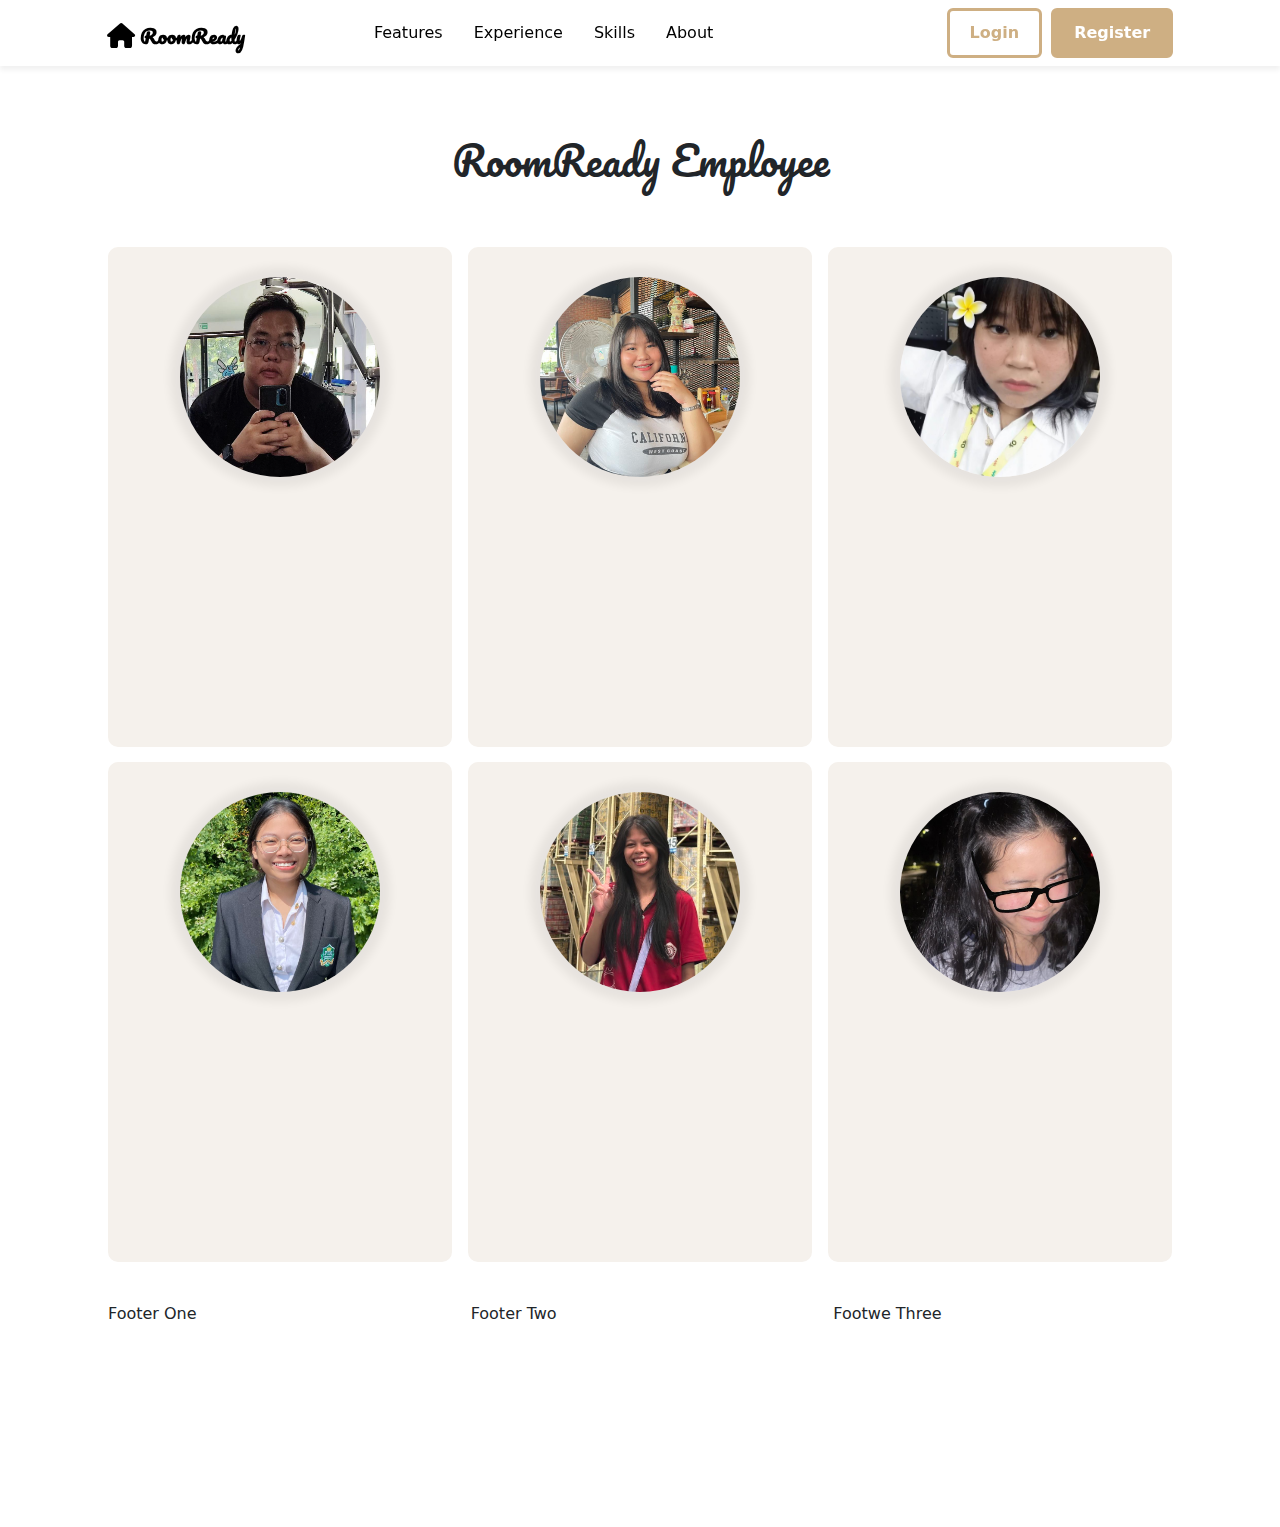
==== about.html @ 1699b8e1 "V2.5" ====
<!DOCTYPE html>
<html lang="en">
<head>
    <meta charset="UTF-8">
    <meta name="viewport" content="width=device-width, initial-scale=1.0">
    <title>MY COMPANY</title>
    <!-- Bootstrap CSS -->
    <link href="https://cdn.jsdelivr.net/npm/bootstrap@5.3.3/dist/css/bootstrap.min.css" rel="stylesheet" integrity="sha384-QWTKZyjpPEjISv5WaRU9OFeRpok6YctnYmDr5pNlyT2bRjXh0JMhjY6hW+ALEwIH" crossorigin="anonymous">
    <!-- Google Fonts -->
    <link rel="preconnect" href="https://fonts.googleapis.com">
    <link rel="preconnect" href="https://fonts.gstatic.com" crossorigin>
    <link href="https://fonts.googleapis.com/css2?family=Pacifico&family=Parkinsans:wght@300&family=Ponnala&display=swap" rel="stylesheet">
    <!-- Font Awesome -->
    <link rel="stylesheet" href="https://cdnjs.cloudflare.com/ajax/libs/font-awesome/6.4.2/css/all.min.css"/>
    <!-- Custom CSS -->
    <link rel="stylesheet" href="styles.css">
</head>
<body>
    <!-- Navbar -->
    <nav class="navbar navbar-expand-lg navbar-light bg-custom sticky-top">
        <div class="container-fluid nav-container">
            <!-- Logo -->
            <a class="navbar-brand" href="index.html"><i class="fa fa-home fa-lg"></i> RoomReady</a>
            <!-- Hamburger Menu -->
            <button class="navbar-toggler" type="button" data-bs-toggle="collapse" data-bs-target="#navbarNav">
                <span class="navbar-toggler-icon"></span>
            </button>
            <!-- Menu Links -->
            <div class="collapse navbar-collapse" id="navbarNav">
                <ul class="navbar-nav mx-auto">
                    <li class="nav-item"><a class="nav-link" href="index.html#feature">Features</a></li>
                    <li class="nav-item"><a class="nav-link" href="#Experience">Experience</a></li>
                    <li class="nav-item"><a class="nav-link" href="#skills">Skills</a></li>
                    <li class="nav-item"><a class="nav-link" href="about.html">About</a></li>
                </ul>
                <div class="ms-auto position-btn">
                    <a href="#login" class="btn btn-log me-1">Login</a>
                    <a href="#register" class="btn btn-reg">Register</a>
                </div>
            </div>
        </div>
    </nav>
    <!-- Content -->
    <div class="container-fluid custom-content">
      
        <div class="row gx-3 text-center custom-about">

            <div class="col-12 about-header">

                <h1>RoomReady Employee</h1>

            </div>


            <div class="col-lg-4 col-md-6 col-sm-12 ">

                <div class="container-fluid text-center employee">

                    <img class="img-employee" src="img/frame.png" alt="ceo">

                </div>
            </div>
            <div class="col-lg-4 col-md-6 col-sm-12">

                <div class="container-fluid text-center employee">

                    <img class="img-employee" src="img/mild.jpg" alt="ceo">

                </div>
                
            </div>
            <div class="col-lg-4 col-md-6 col-sm-12">

                <div class="container-fluid text-center employee">

                    <img class="img-employee" src="img/eed.jpg" alt="ceo">

                </div>
                
            </div>
            <div class="col-lg-4 col-md-6 col-sm-12">

                <div class="container-fluid text-center employee">

                    <img class="img-employee" src="img/mata.jpg" alt="ceo">

                </div>
                
            </div>
            <div class="col-lg-4 col-md-6 col-sm-12">

                <div class="container-fluid text-center employee">

                    <img class="img-employee" src="img/view.jpg" alt="ceo">

                </div>
                
            </div>
            <div class="col-lg-4 col-md-6 col-sm-12">

                <div class="container-fluid text-center employee">

                    <img class="img-employee" src="img/dao.jpg" alt="ceo">

                </div>
                
            </div>


        </div>
        <div class="page-footer">

            <div class="row footer-content">

                <div class="col-lg-4 col-md-4 col-sm-12">

                    <p>Footer One</p>
    
                </div>
                <div class="col-lg-4 col-md-4 col-sm-12">

                    <p>Footer Two</p>
    
                </div>
                <div class="col-lg-4 col-md-4 col-sm-12">

                    <p>Footwe Three</p>
    
                </div>

            </div>

        </div>
    </div>
    <!-- Bootstrap JS -->
    <script src="https://cdn.jsdelivr.net/npm/bootstrap@5.3.3/dist/js/bootstrap.bundle.min.js" integrity="sha384-YvpcrYf0tY3lHB60NNkmXc5s9fDVZLESaAA55NDzOxhy9GkcIdslK1eN7N6jIeHz" crossorigin="anonymous"></script>
</body>
</html>
---- styles.css ----
.bg-custom {
    background-color: #ffffff; 
    box-shadow: 0px 4px 5px 0px rgba(0, 0, 0, 0.06); 
}

.navbar-brand {
    font-family: "Pacifico", cursive;
    font-weight: bold;
    padding-top: 10px; 
    margin-left: 50px;
}

.navbar-nav .nav-link {
    margin-right: 15px;
}

.nav-link {
    color: black;
    font-weight: 500;
}

.nav-link:hover {
    color: #ceaf83;
}

.custom-content {

    padding-top: 20px;
    max-width: 85%;

}
.nav-container {

    max-width: 93%;

}
.colbg {

background-color: #c49a60;

}
.position-btn .btn-log {

    background-color: #ffffff;
    color: #ceaf83;
    font-weight: 600;
    border: 3px solid #ceaf83;
    padding: 10px 20px;
    font-size: 16px;
    margin-right: 50px;

}
.position-btn .btn-log:hover {

    color: #c49a60;
    border: 3px solid #c49a60;


}
.position-btn .btn-reg {
    background-color: #ceaf83;
    color: white;
    font-weight: 600;
    border: 3px solid #ceaf83;
    padding: 10px 20px;
    font-size: 16px;
    margin-right: 50px;
}

.position-btn .btn-reg:hover {
    background-color: #c49a60;
    border: 3px solid #c49a60;
}

.carousel-item img {
    height: 300px;
    width: 500px;
    object-fit: cover; 
    border-radius: 3px;
}
.feature {

    background-color: #ceaf83;
    padding-bottom: 30px;
    padding-top: 40px;
    border-radius: 3px;

}
.feature-header {


    padding-bottom: 40px;


}
.feature h1, .feature h3 {

    color: #4e3a1e;


}
.feature-footer {

    padding-top: 30px;

}
.custom-feature {

    padding-top: 15px;
    background-color: #ffffff;
    border-radius: 10px;
    height: 450px;
    margin-bottom: 15px;
}

/* Footer */
.page-footer {

    padding-top: 25px;
    height: 250px;
    background-color: #ffffff;

}

/* About Page */


.custom-about {

    padding-top: 50px;

}
.about-header {

    font-family: "Pacifico", cursive;
    padding-bottom: 55px;
    
}
.img-employee {

    width: 200px;
    height: 200px;
    overflow: hidden;
    object-fit: cover;
    border-radius: 50%;
    box-shadow: 0px 0px 10px 10px rgba(0, 0, 0, 0.06);

}
.employee {

    background-color: #f5f1ec;
    border-radius: 10px;
    padding-top: 30px;
    margin-bottom: 15px;
    height: 500px;

}
.content-text {

    padding-top: 15px;

}
.map {

    width: 100%;
    height: 100%;
    object-fit: cover;

}
ul li p {

    font-weight: bold;

}
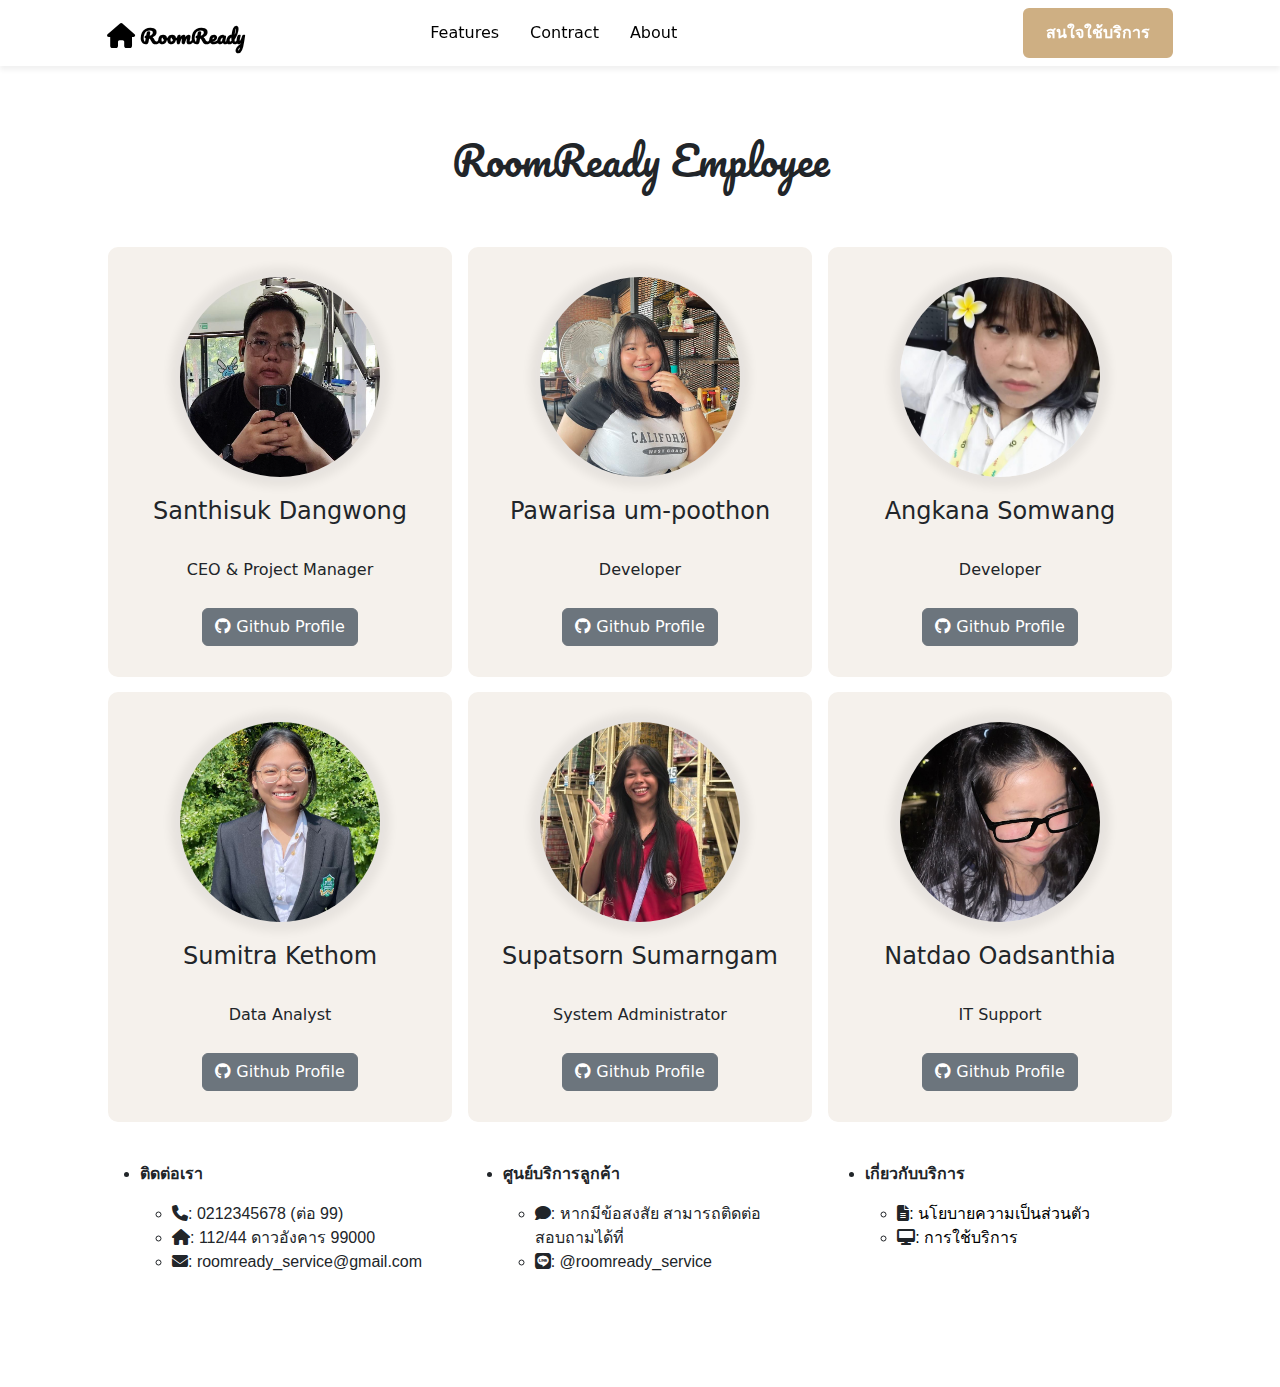
==== commit ef91633b: "Final Version" ====
--- a/about.html
+++ b/about.html
@@ -29,13 +29,13 @@
             <div class="collapse navbar-collapse" id="navbarNav">
                 <ul class="navbar-nav mx-auto">
                     <li class="nav-item"><a class="nav-link" href="index.html#feature">Features</a></li>
-                    <li class="nav-item"><a class="nav-link" href="#Experience">Experience</a></li>
-                    <li class="nav-item"><a class="nav-link" href="#skills">Skills</a></li>
+                    <li class="nav-item"><a class="nav-link" href="#contract">Contract</a></li>
                     <li class="nav-item"><a class="nav-link" href="about.html">About</a></li>
                 </ul>
                 <div class="ms-auto position-btn">
-                    <a href="#login" class="btn btn-log me-1">Login</a>
-                    <a href="#register" class="btn btn-reg">Register</a>
+                    <button type="button" class="btn btn-reg" data-bs-toggle="modal" data-bs-target="#priceModal">
+                        สนใจใช้บริการ
+                    </button>
                 </div>
             </div>
         </div>
@@ -57,6 +57,15 @@
                 <div class="container-fluid text-center employee">
 
                     <img class="img-employee" src="img/frame.png" alt="ceo">
+                    <h4>Santhisuk Dangwong</h4>
+                    <br>
+                    <p>CEO & Project Manager</p>
+                    <a href="https://tastyfuji.github.io/resume/" class="btn btn-secondary" target="_blank" rel="noopener noreferrer">
+                        <i class="fa-brands fa-github"></i>
+                        Github Profile
+                    </a>
+                    
+
 
                 </div>
             </div>
@@ -65,6 +74,14 @@
                 <div class="container-fluid text-center employee">
 
                     <img class="img-employee" src="img/mild.jpg" alt="ceo">
+                    <h4>Pawarisa um-poothon </h4>
+                    <br>
+                    <p>Developer</p>
+                    <a href="https://pawarisamind.github.io/Resume/" class="btn btn-secondary" target="_blank" rel="noopener noreferrer">
+                        <i class="fa-brands fa-github"></i>
+                        Github Profile
+                    </a>
+                    
 
                 </div>
                 
@@ -74,6 +91,13 @@
                 <div class="container-fluid text-center employee">
 
                     <img class="img-employee" src="img/eed.jpg" alt="ceo">
+                    <h4>Angkana Somwang</h4>
+                    <br>
+                    <p>Developer</p>
+                    <a href="https://angkn.github.io/Rasume/" class="btn btn-secondary" target="_blank" rel="noopener noreferrer">
+                        <i class="fa-brands fa-github"></i>
+                        Github Profile
+                    </a>
 
                 </div>
                 
@@ -83,6 +107,13 @@
                 <div class="container-fluid text-center employee">
 
                     <img class="img-employee" src="img/mata.jpg" alt="ceo">
+                    <h4>Sumitra Kethom</h4>
+                    <br>
+                    <p>Data Analyst</p>
+                    <a href="https://66sumitra.github.io/RESUMI/" class="btn btn-secondary" target="_blank" rel="noopener noreferrer">
+                        <i class="fa-brands fa-github"></i>
+                        Github Profile
+                    </a>
 
                 </div>
                 
@@ -92,6 +123,13 @@
                 <div class="container-fluid text-center employee">
 
                     <img class="img-employee" src="img/view.jpg" alt="ceo">
+                    <h4>Supatsorn Sumarngam</h4>
+                    <br>
+                    <p>System Administrator</p>
+                    <a href="https://viewsupatsorn.github.io/Resume/" class="btn btn-secondary" target="_blank" rel="noopener noreferrer">
+                        <i class="fa-brands fa-github"></i>
+                        Github Profile
+                    </a>
 
                 </div>
                 
@@ -101,35 +139,105 @@
                 <div class="container-fluid text-center employee">
 
                     <img class="img-employee" src="img/dao.jpg" alt="ceo">
-
-                </div>
-                
-            </div>
-
-
-        </div>
-        <div class="page-footer">
-
+                    <h4>Natdao Oadsanthia</h4>
+                    <br>
+                    <p>IT Support</p>
+                    <a href="https://dione072.github.io/Resume/" class="btn btn-secondary" target="_blank" rel="noopener noreferrer">
+                        <i class="fa-brands fa-github"></i>
+                        Github Profile
+                    </a>
+
+                </div>
+                
+            </div>
+
+
+        </div>
+        <div id="contract" class="page-footer">
             <div class="row footer-content">
-
                 <div class="col-lg-4 col-md-4 col-sm-12">
-
-                    <p>Footer One</p>
+                    <ul>
+                        <li>
+                            <p>ติดต่อเรา</p>
+                            <ul>
+                                <li><i class="fa-solid fa-phone"></i>: 0212345678 (ต่อ 99)</li>
+                                <li><i class="fa-solid fa-house"></i>: 112/44 ดาวอังคาร 99000</li>
+                                <li><i class="fa-solid fa-envelope"></i>: roomready_service@gmail.com</li>
+                            </ul>
+                        </li>
+                    </ul>
+                </div>
+                <div class="col-lg-4 col-md-4 col-sm-12">
+                    <ul>
+                        <li>
+                            <p>ศูนย์บริการลูกค้า</p>
+                            <ul>
+                                <li><i class="fa-solid fa-comment"></i>: หากมีข้อสงสัย สามารถติดต่อสอบถามได้ที่</li>
+                                <li><i class="fa-brands fa-line"></i>: @roomready_service</li>
+                            </ul>
+                        </li>
+                    </ul>
+                </div>
+                <div class="col-lg-4 col-md-4 col-sm-12">
+                    <ul>
+                        <li>
+                            <p>เกี่ยวกับบริการ</p>
+                            <ul>
+                                <li><i class="fa-solid fa-file-lines"></i><a href="#">: นโยบายความเป็นส่วนตัว</a></li>
+                                <li><i class="fa-solid fa-desktop"></i><a href="#">: การใช้บริการ</a></li>
+                            </ul>
+                        </li>
+                    </ul>
+                </div>
+            </div>
+        </div>
+    </div>
+
+    <div class="modal fade" id="priceModal" tabindex="-1" aria-labelledby="priceModalLabel" aria-hidden="true">
+        <div class="modal-dialog modal-lg">
+            <div class="modal-content">
+                <!-- Modal Header -->
+                <div class="modal-header">
+                    <h5 class="modal-title" id="priceModalLabel">Service Prices</h5>
+                    <button type="button" class="btn-close" data-bs-dismiss="modal" aria-label="Close"></button>
+                </div>
     
-                </div>
-                <div class="col-lg-4 col-md-4 col-sm-12">
-
-                    <p>Footer Two</p>
+                <!-- Modal Body -->
+                <div class="modal-body">
+                    <table class="table table-bordered text-center">
+                        <thead class="table-dark">
+                            <tr>
+                                <th>Service</th>
+                                <th>Details</th>
+                                <th>Price (THB)</th>
+                            </tr>
+                        </thead>
+                        <tbody>
+                            <tr>
+                                <td>3 Months Plan</td>
+                                <td>สมัครใช้บริการ 3 เดือน</td>
+                                <td>999.-</td>
+                            </tr>
+                            <tr>
+                                <td>6 Months Plan</td>
+                                <td>สมัครใช้บริการ 6 เดือน</td>
+                                <td>1,799.-</td>
+                            </tr>
+                            <tr>
+                                <td>12 Months Plan</td>
+                                <td>สมัครใช้บริการ 12 เดือน</td>
+                                <td>3,399.-</td>
+                            </tr>
+                        </tbody>
+                    </table>
+                </div>
     
-                </div>
-                <div class="col-lg-4 col-md-4 col-sm-12">
-
-                    <p>Footwe Three</p>
-    
-                </div>
-
-            </div>
-
+                <!-- Modal Footer -->
+                <div class="modal-footer">
+                    <button type="button" class="btn btn-secondary" data-bs-dismiss="modal">Close</button>
+                    <a href="#contract" class="btn btn-primary">Contact Us</a>
+                </div>
+            </div>
         </div>
     </div>
     <!-- Bootstrap JS -->
--- a/styles.css
+++ b/styles.css
@@ -81,10 +81,14 @@
 }
 .feature {
 
+    margin-top: 20px;
+    margin-bottom: 20px;
+    font-family: "Kanit", sans-serif;
     background-color: #ceaf83;
     padding-bottom: 30px;
     padding-top: 40px;
     border-radius: 3px;
+    box-shadow: 2px 2px 8px 4px rgba(0, 0, 0, 0.29);
 
 }
 .feature-header {
@@ -96,12 +100,33 @@
 }
 .feature h1, .feature h3 {
 
-    color: #4e3a1e;
-
+    font-family: "Kanit", sans-serif;
+    color: #3f3424;
+
+
+}
+.feature-img {
+
+    width: 200px;
+    height: 200px;
+    border-radius: 50%;
+    box-shadow: 2px 2px 8px 4px rgba(0, 0, 0, 0.1);
+    margin-bottom: 20px;
+}
+.feature h5 {
+
+    padding-bottom: 10px;
+
+}
+.feature p {
+
+    padding-left: 10px;
+    padding-right: 10px;
 
 }
 .feature-footer {
 
+    font-family: "Pacifico", cursive;
     padding-top: 30px;
 
 }
@@ -120,6 +145,7 @@
     padding-top: 25px;
     height: 250px;
     background-color: #ffffff;
+    font-family: "Kanit", sans-serif;
 
 }
 
@@ -145,6 +171,7 @@
     object-fit: cover;
     border-radius: 50%;
     box-shadow: 0px 0px 10px 10px rgba(0, 0, 0, 0.06);
+    margin-bottom: 20px;
 
 }
 .employee {
@@ -153,23 +180,82 @@
     border-radius: 10px;
     padding-top: 30px;
     margin-bottom: 15px;
-    height: 500px;
-
-}
-.content-text {
-
-    padding-top: 15px;
-
-}
-.map {
-
-    width: 100%;
-    height: 100%;
+    height: 430px;
+
+}
+.employee p {
+
+    padding-bottom: 10px;
+    font-weight: 500;
+
+}
+.text-content-left {
+
+    font-family: "Kanit", sans-serif;
+    padding-top: 20px;
+    border-radius: 3px;
+    background-image: linear-gradient(90deg, rgba(247, 232, 212, 1) 0%, rgba(255, 255, 255, 0) 100%);
+    box-shadow: -13px 8px 6px 0px rgba(0, 0, 0, 0.14);
+    margin-bottom: 5px;
+}
+.text-content-right {
+
+    font-family: "Kanit", sans-serif;
+    padding-top: 20px;
+    border-radius: 3px;
+    background-image: linear-gradient(270deg, rgba(247, 232, 212, 1) 0%, rgba(255, 255, 255, 0) 100%);
+    box-shadow: 13px 8px 6px 0px rgba(0, 0, 0, 0.14);
+    margin-bottom: 5px;
+
+}
+.text-content h4 {
+
+    font-weight: 600;
+
+}
+.text-content p {
+
+    padding-left: 10px;
+
+}
+.img-content {
+
+    padding-bottom: 10px;
+    padding-top: 10px;
+
+}
+.img-cont {
+
+    width: 90%;
+    height: 300px;
     object-fit: cover;
+    border-radius: 3px;
+    box-shadow: 2px 2px 6px 1px rgba(0, 0, 0, 0.1);
 
 }
 ul li p {
 
     font-weight: bold;
 
-}+
+}
+ul li a {
+
+    text-decoration: none;
+    color: black;
+
+}
+
+/* Table */
+/* ปรับขนาดฟอนต์ของตารางใน Modal */
+.modal-body table th,
+.modal-body table td {
+    font-size: 1rem; /* ขนาดฟอนต์ปกติ */
+    padding: 15px; /* ระยะห่างระหว่างข้อความในตาราง */
+}
+
+/* เน้นสีสำหรับราคาสูงสุด */
+.modal-body table tr:last-child td {
+    font-weight: bold;
+    color: #d9534f; /* สีแดง */
+}
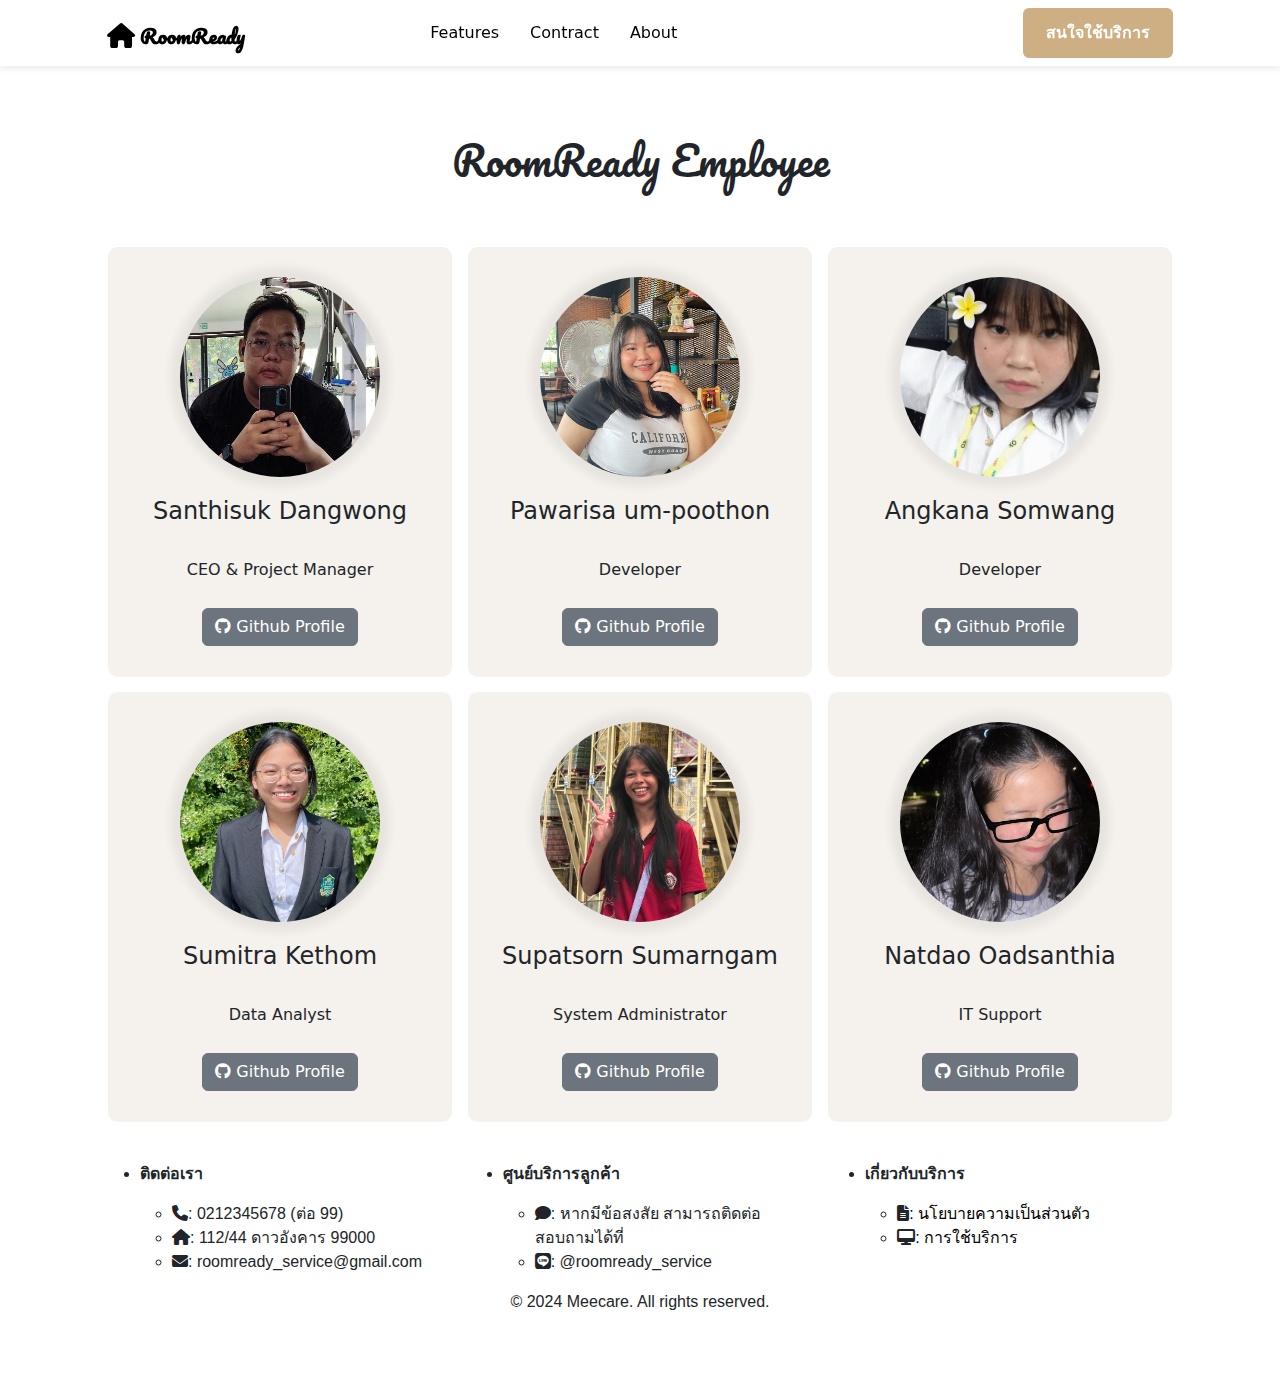
==== commit bf74fe7f: "Update about.html" ====
--- a/about.html
+++ b/about.html
@@ -3,7 +3,7 @@
 <head>
     <meta charset="UTF-8">
     <meta name="viewport" content="width=device-width, initial-scale=1.0">
-    <title>MY COMPANY</title>
+    <title>ROOM READY</title>
     <!-- Bootstrap CSS -->
     <link href="https://cdn.jsdelivr.net/npm/bootstrap@5.3.3/dist/css/bootstrap.min.css" rel="stylesheet" integrity="sha384-QWTKZyjpPEjISv5WaRU9OFeRpok6YctnYmDr5pNlyT2bRjXh0JMhjY6hW+ALEwIH" crossorigin="anonymous">
     <!-- Google Fonts -->
@@ -33,7 +33,7 @@
                     <li class="nav-item"><a class="nav-link" href="about.html">About</a></li>
                 </ul>
                 <div class="ms-auto position-btn">
-                    <button type="button" class="btn btn-reg" data-bs-toggle="modal" data-bs-target="#priceModal">
+                    <button type="button" class="btn btn-reg" data-bs-toggle="modal" data-bs-target="#contactModal">
                         สนใจใช้บริการ
                     </button>
                 </div>
@@ -189,9 +189,41 @@
                         </li>
                     </ul>
                 </div>
+                <div class="col-12 text-center foot"><p>© 2024 Meecare. All rights reserved.</p></div>
             </div>
         </div>
     </div>
+    <div class="modal fade" id="contactModal" tabindex="-1" aria-labelledby="contactModalLabel" aria-hidden="true">
+        <div class="modal-dialog">
+            <div class="modal-content">
+                <!-- Modal Header -->
+                <div class="modal-header">
+                    <h5 class="modal-title" id="contactModalLabel">สนใจใช้บริการ</h5>
+                    <button type="button" class="btn-close" data-bs-dismiss="modal" aria-label="Close"></button>
+                </div>
+    
+                <!-- Modal Body -->
+                <div class="modal-body">
+                    <form id="contactForm">
+                        <div class="mb-3">
+                            <label for="name" class="form-label">ชื่อ</label>
+                            <input type="text" class="form-control" id="name" placeholder="กรอกชื่อ" required>
+                        </div>
+                        <div class="mb-3">
+                            <label for="email" class="form-label">Email</label>
+                            <input type="email" class="form-control" id="email" placeholder="กรอกอีเมล" required>
+                        </div>
+                        <div class="mb-3">
+                            <label for="phone" class="form-label">เบอร์โทรติดต่อกลับ</label>
+                            <input type="tel" class="form-control" id="phone" placeholder="กรอกเบอร์โทร" required>
+                        </div>
+                        <button type="submit" class="btn btn-primary w-100">Submit</button>
+                    </form>
+                </div>
+            </div>
+        </div>
+    </div>
+
 
     <div class="modal fade" id="priceModal" tabindex="-1" aria-labelledby="priceModalLabel" aria-hidden="true">
         <div class="modal-dialog modal-lg">
@@ -240,6 +272,7 @@
             </div>
         </div>
     </div>
+    <script src="app.js"></script>
     <!-- Bootstrap JS -->
     <script src="https://cdn.jsdelivr.net/npm/bootstrap@5.3.3/dist/js/bootstrap.bundle.min.js" integrity="sha384-YvpcrYf0tY3lHB60NNkmXc5s9fDVZLESaAA55NDzOxhy9GkcIdslK1eN7N6jIeHz" crossorigin="anonymous"></script>
 </body>
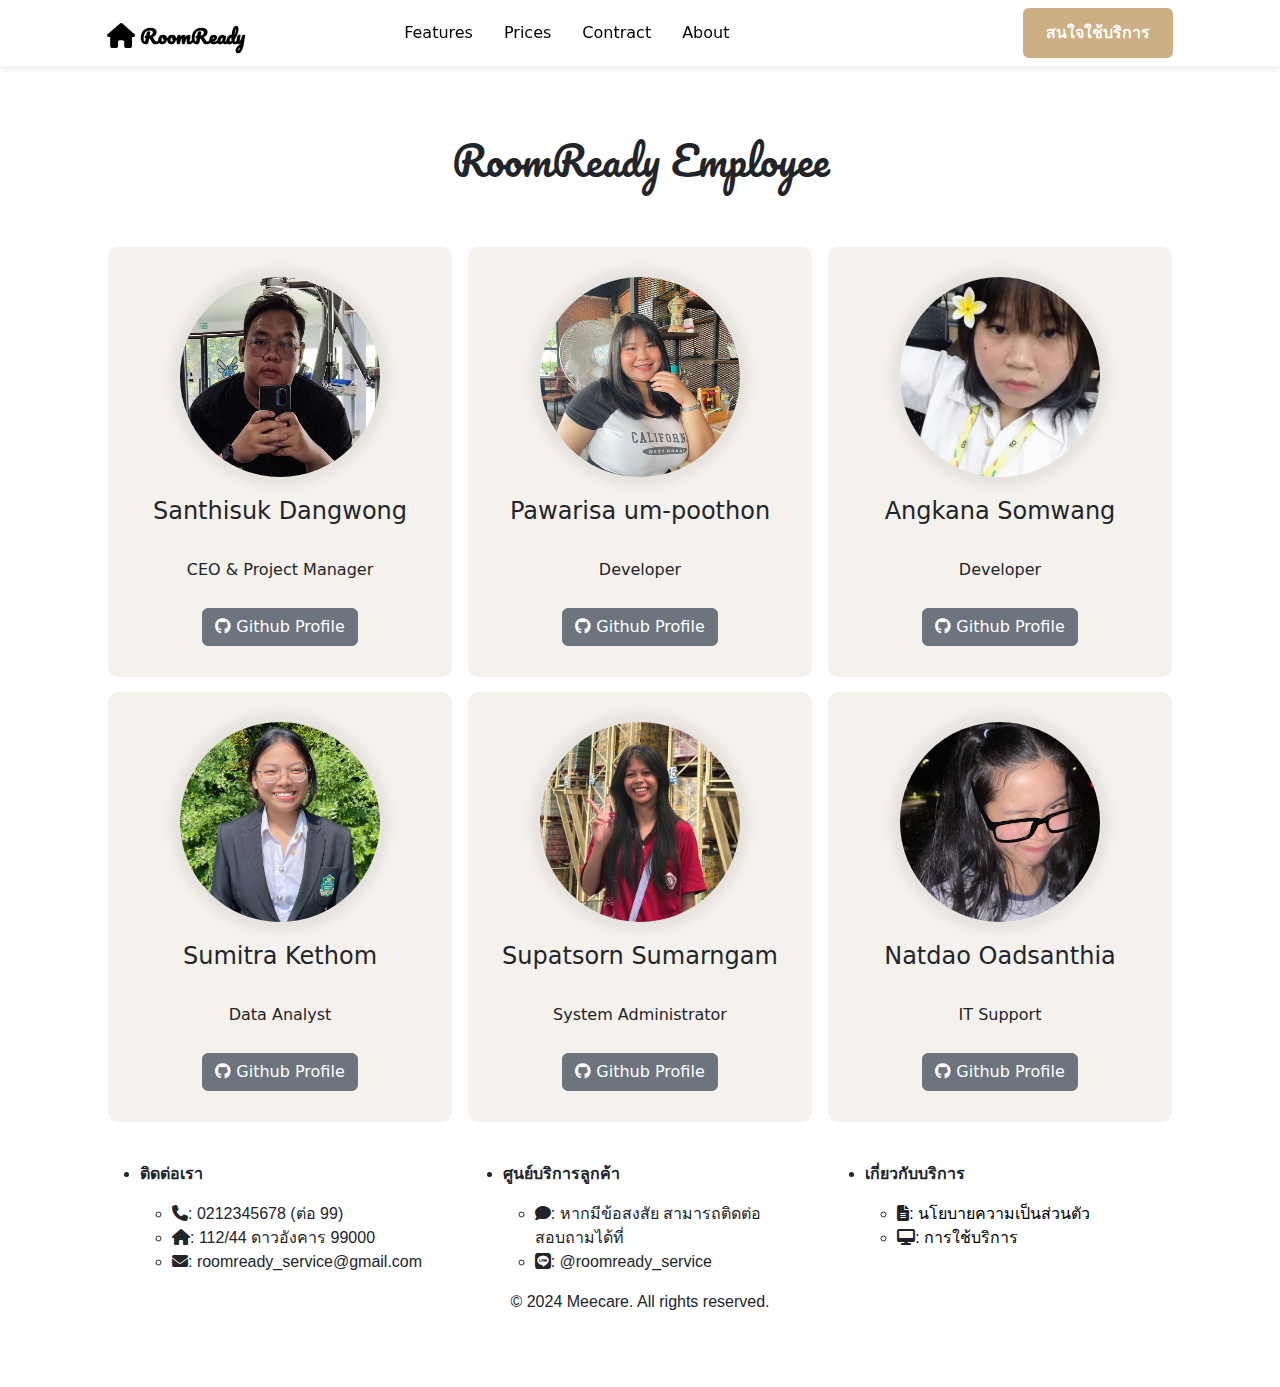
==== commit 67591df4: "Update about.html" ====
--- a/about.html
+++ b/about.html
@@ -29,6 +29,7 @@
             <div class="collapse navbar-collapse" id="navbarNav">
                 <ul class="navbar-nav mx-auto">
                     <li class="nav-item"><a class="nav-link" href="index.html#feature">Features</a></li>
+                    <li class="nav-item"><a class="nav-link" data-bs-toggle="modal" data-bs-target="#priceModal">Prices</a></li>
                     <li class="nav-item"><a class="nav-link" href="#contract">Contract</a></li>
                     <li class="nav-item"><a class="nav-link" href="about.html">About</a></li>
                 </ul>
--- a/styles.css
+++ b/styles.css
@@ -259,3 +259,10 @@
     font-weight: bold;
     color: #d9534f; /* สีแดง */
 }
+.modal-content {
+    border-radius: 10px;
+}
+#contactModal .btn-primary {
+    background-color: #6a11cb;
+    border: none;
+}
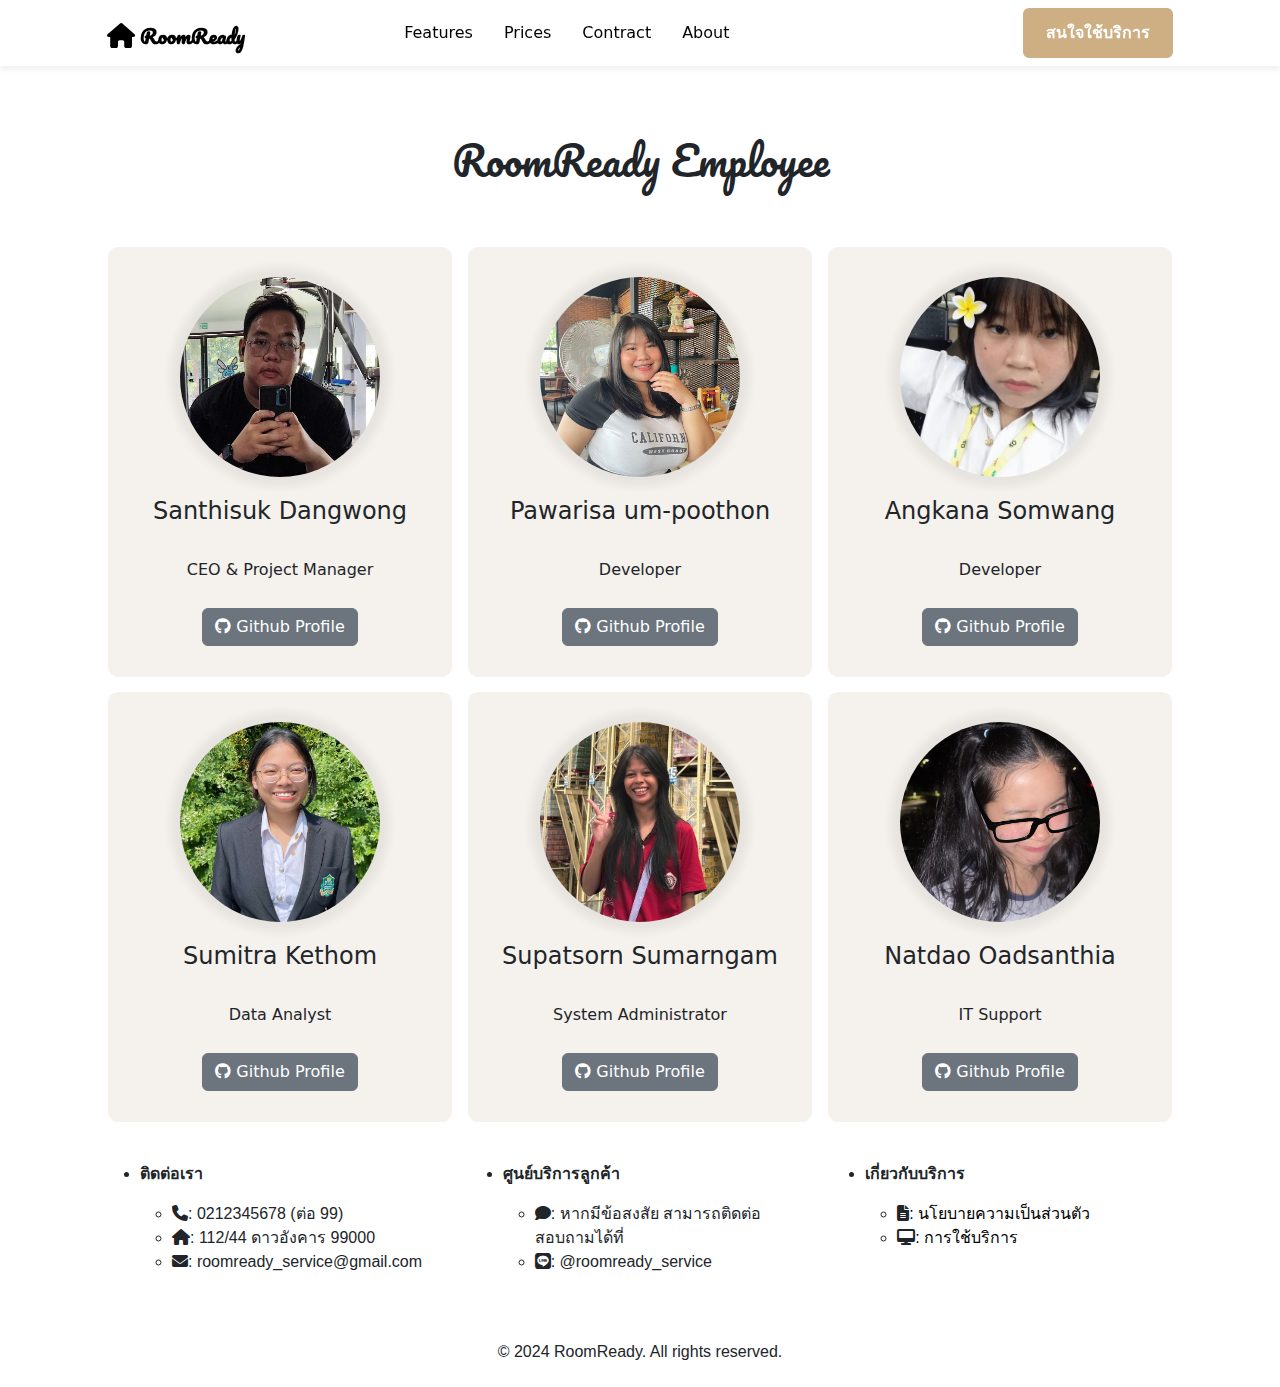
==== commit 3e2145eb: "Update about.html" ====
--- a/about.html
+++ b/about.html
@@ -190,40 +190,49 @@
                         </li>
                     </ul>
                 </div>
-                <div class="col-12 text-center foot"><p>© 2024 Meecare. All rights reserved.</p></div>
+                <div class="col-12 text-center foot"><p>© 2024 RoomReady. All rights reserved.</p></div>
             </div>
         </div>
     </div>
     <div class="modal fade" id="contactModal" tabindex="-1" aria-labelledby="contactModalLabel" aria-hidden="true">
-        <div class="modal-dialog">
-            <div class="modal-content">
-                <!-- Modal Header -->
-                <div class="modal-header">
-                    <h5 class="modal-title" id="contactModalLabel">สนใจใช้บริการ</h5>
-                    <button type="button" class="btn-close" data-bs-dismiss="modal" aria-label="Close"></button>
-                </div>
-    
-                <!-- Modal Body -->
-                <div class="modal-body">
-                    <form id="contactForm">
-                        <div class="mb-3">
-                            <label for="name" class="form-label">ชื่อ</label>
-                            <input type="text" class="form-control" id="name" placeholder="กรอกชื่อ" required>
-                        </div>
-                        <div class="mb-3">
-                            <label for="email" class="form-label">Email</label>
-                            <input type="email" class="form-control" id="email" placeholder="กรอกอีเมล" required>
-                        </div>
-                        <div class="mb-3">
-                            <label for="phone" class="form-label">เบอร์โทรติดต่อกลับ</label>
-                            <input type="tel" class="form-control" id="phone" placeholder="กรอกเบอร์โทร" required>
-                        </div>
-                        <button type="submit" class="btn btn-primary w-100">Submit</button>
-                    </form>
-                </div>
+    <div class="modal-dialog">
+        <div class="modal-content">
+            <!-- Modal Header -->
+            <div class="modal-header">
+                <h5 class="modal-title" id="contactModalLabel">สนใจใช้บริการ</h5>
+                <button type="button" class="btn-close" data-bs-dismiss="modal" aria-label="Close"></button>
+            </div>
+
+            <!-- Modal Body -->
+            <div class="modal-body">
+                <form id="contactForm">
+                    <div class="mb-3">
+                        <label for="name" class="form-label">ชื่อ</label>
+                        <input type="text" class="form-control" id="name" placeholder="กรอกชื่อ" required>
+                    </div>
+                    <div class="mb-3">
+                        <label for="email" class="form-label">Email</label>
+                        <input type="email" class="form-control" id="email" placeholder="กรอกอีเมล" required>
+                    </div>
+                    <div class="mb-3">
+                        <label for="phone" class="form-label">เบอร์โทรติดต่อกลับ</label>
+                        <input type="tel" class="form-control" id="phone" placeholder="กรอกเบอร์โทร" required>
+                    </div>
+                    <div class="mb-3">
+                        <label for="plan" class="form-label">เลือกแผนบริการ</label>
+                        <select class="form-select" id="plan" required>
+                            <option value="" disabled selected>เลือกแผนบริการ...</option>
+                            <option value="3 Months Plan">3 Months Plan</option>
+                            <option value="6 Months Plan">6 Months Plan</option>
+                            <option value="12 Months Plan">12 Months Plan</option>
+                        </select>
+                    </div>
+                    <button type="submit" class="btn btn-primary w-100">Submit</button>
+                </form>
             </div>
         </div>
     </div>
+</div>
 
 
     <div class="modal fade" id="priceModal" tabindex="-1" aria-labelledby="priceModalLabel" aria-hidden="true">
--- a/styles.css
+++ b/styles.css
@@ -266,3 +266,8 @@
     background-color: #6a11cb;
     border: none;
 }
+.foot {
+
+    padding-top: 50px;
+    
+}
